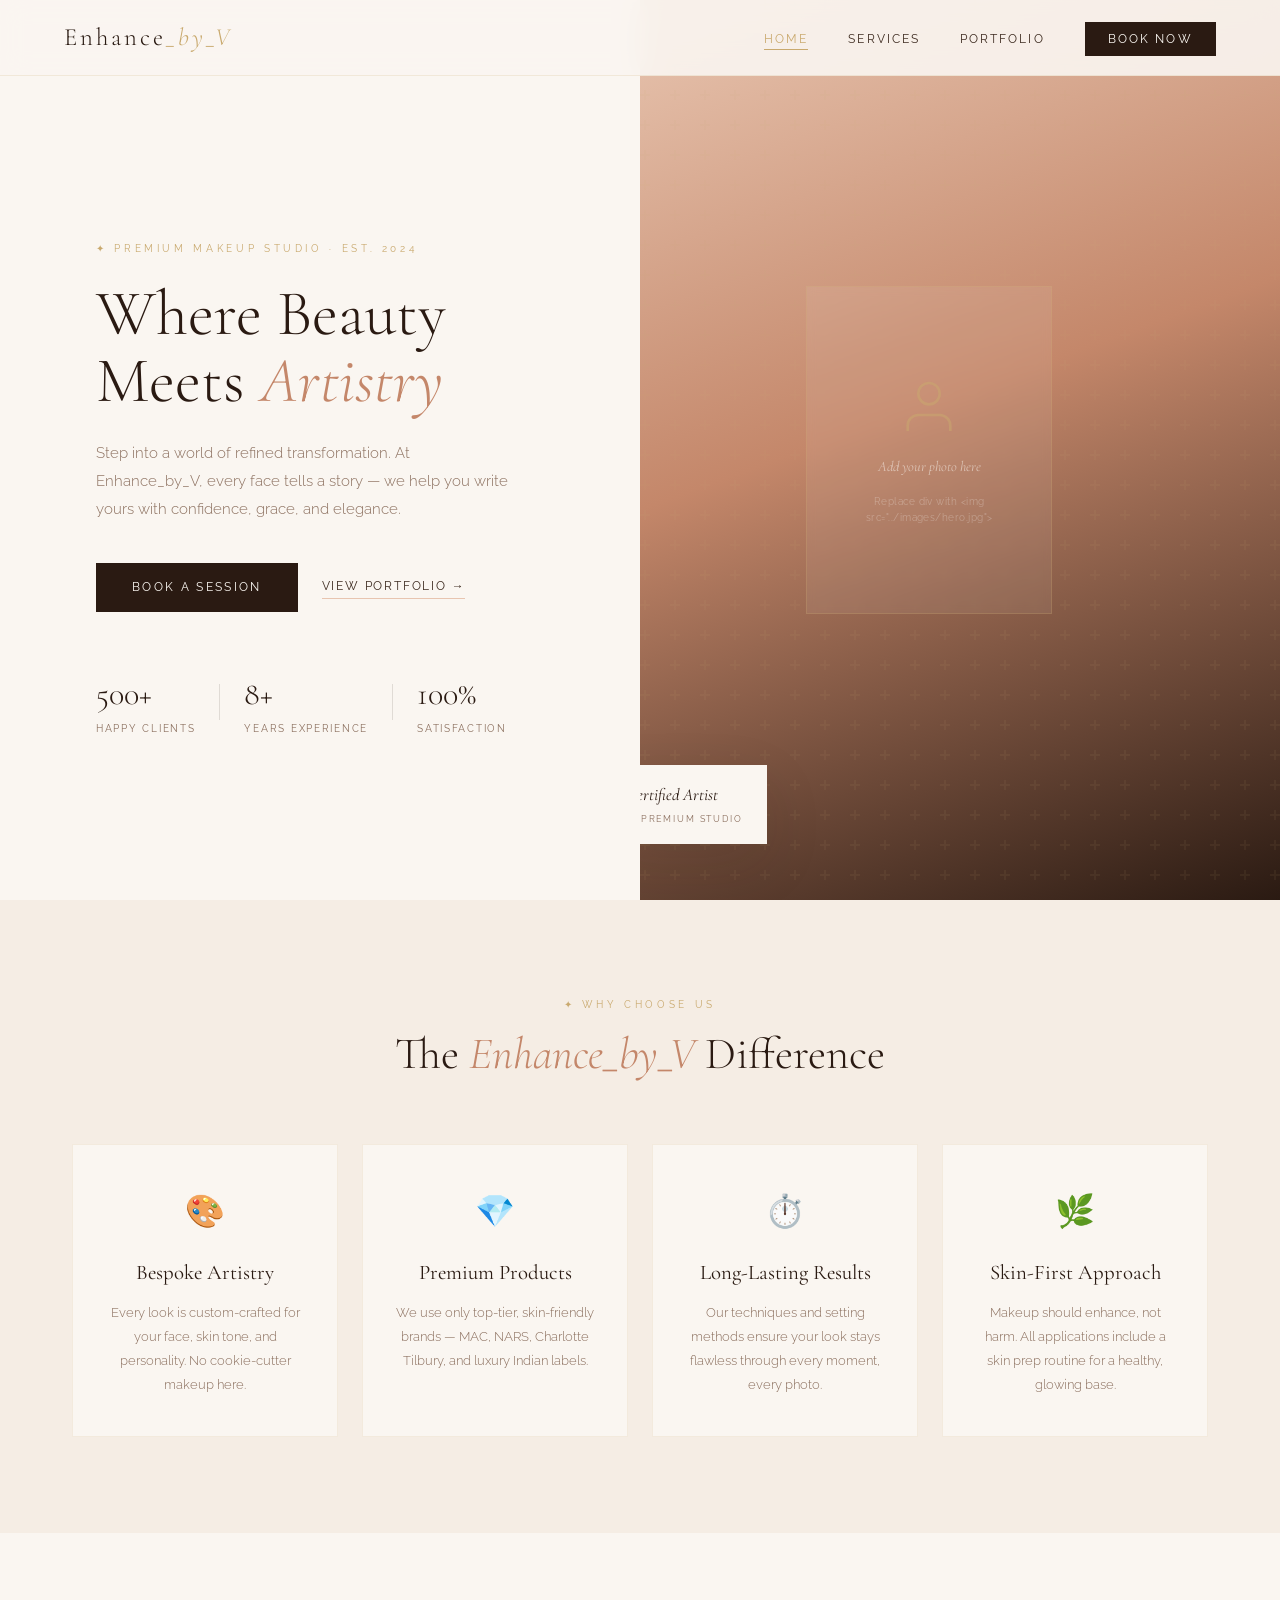
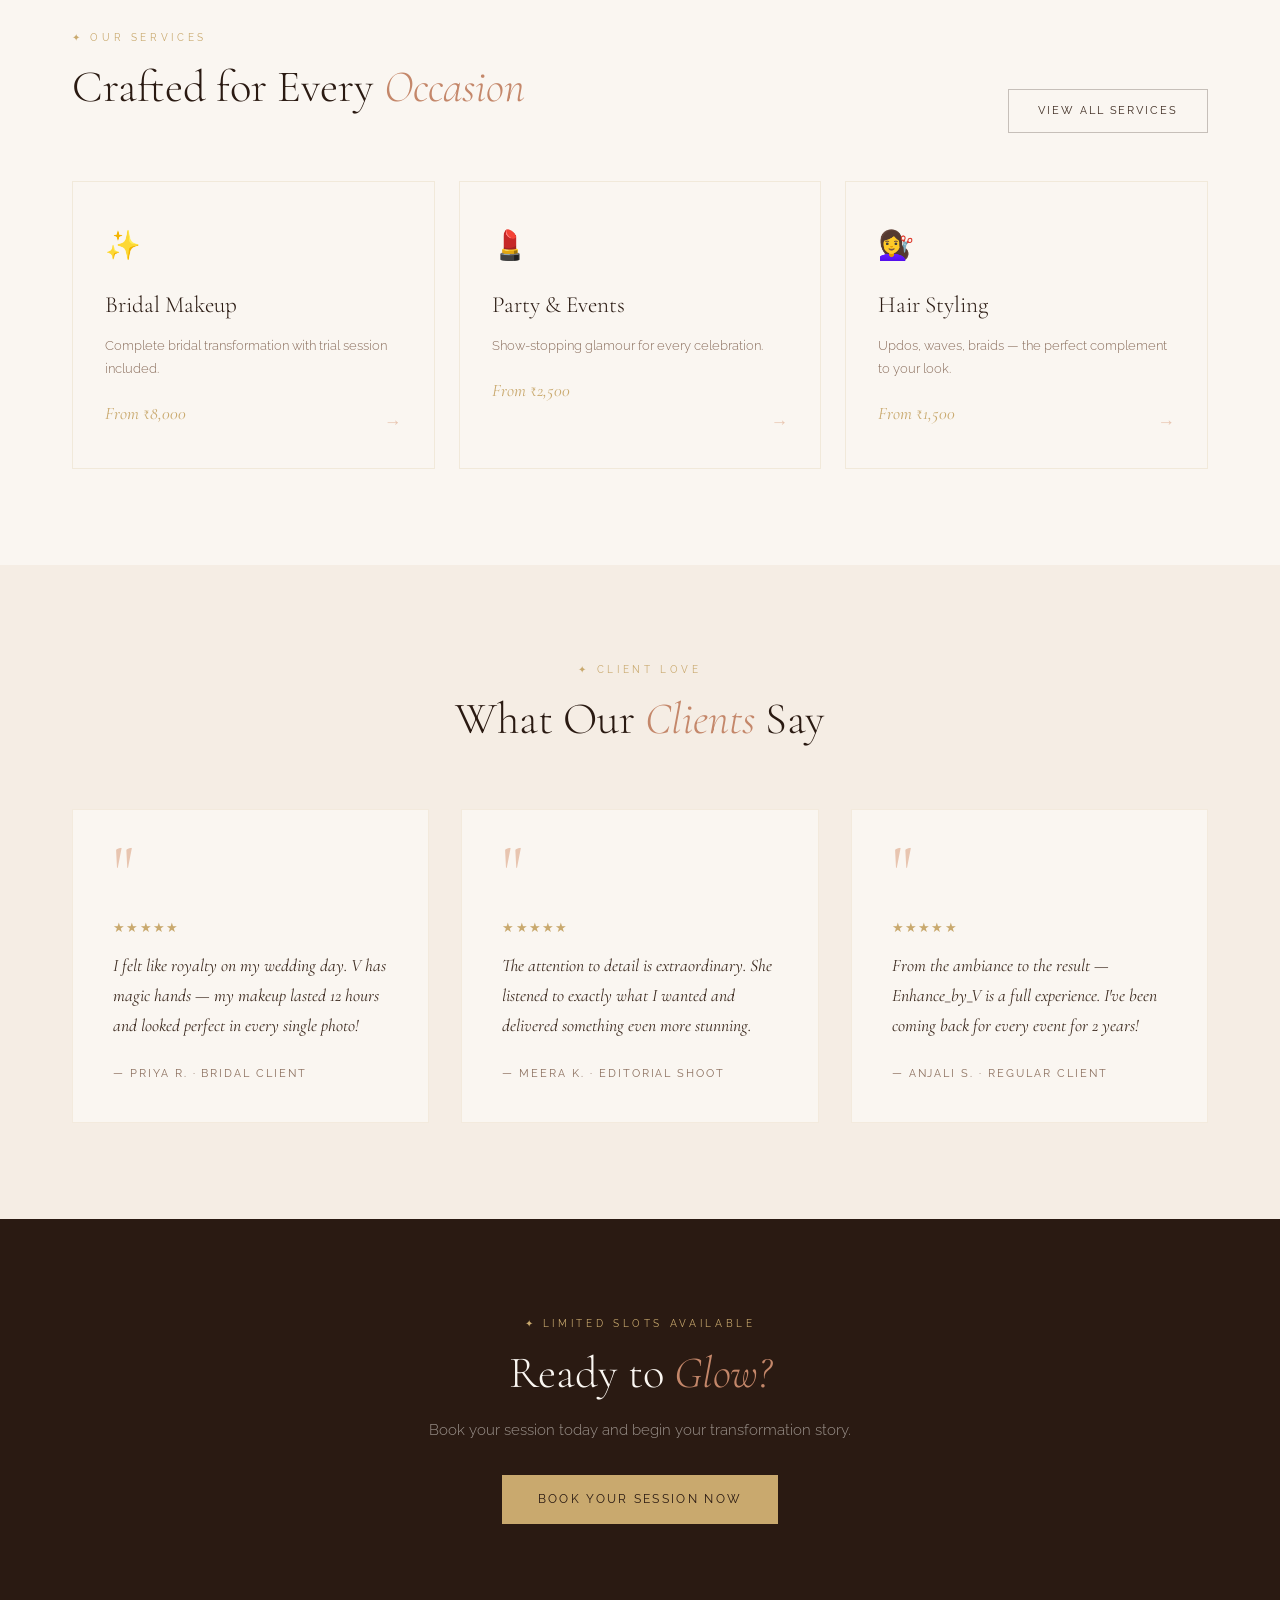
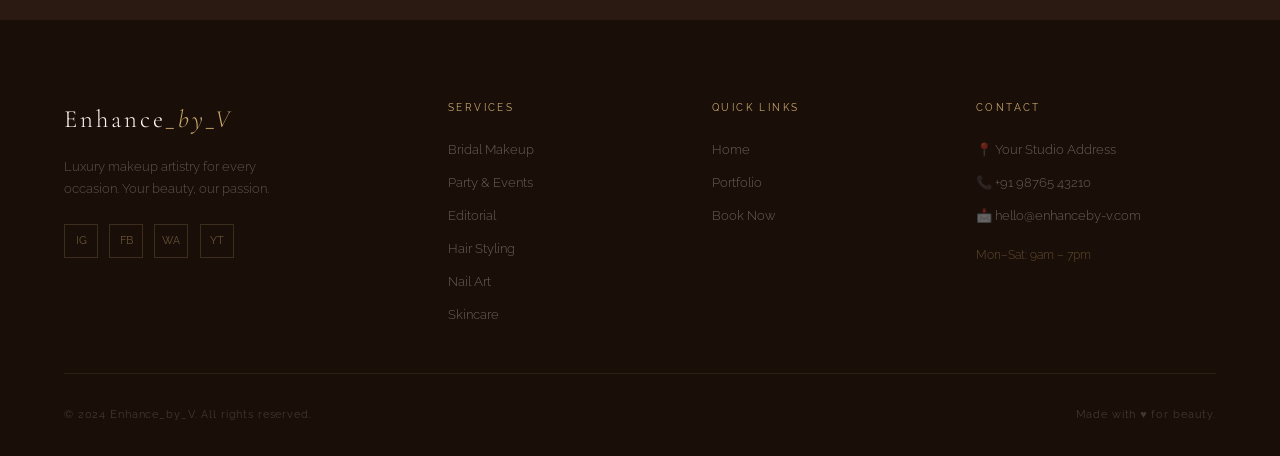
==== index.html @ eab8b20a "INITIAL COMMIT" ====
<!DOCTYPE html>
<html lang="en">
<head>
  <meta charset="UTF-8" />
  <meta name="viewport" content="width=device-width, initial-scale=1.0"/>
  <meta name="description" content="Enhance_by_V — Luxury Makeup Studio. Bridal, Party, Editorial, Hair & Nail services. Book your transformation today."/>
  <meta name="keywords" content="makeup studio, bridal makeup, hair styling, nail art, beauty salon"/>
  <meta property="og:title" content="Enhance_by_V — Luxury Makeup Studio"/>
  <meta property="og:description" content="Where Beauty Meets Artistry. Premium makeup & beauty services."/>
  <meta property="og:image" content="images/og-cover.jpg"/>
  <title>Enhance_by_V — Luxury Makeup Studio</title>
  <link rel="stylesheet" href="css/global.css"/>
  <link rel="stylesheet" href="css/home.css"/>
  <link href="https://fonts.googleapis.com/css2?family=Cormorant+Garamond:ital,wght@0,300;0,400;0,600;1,300;1,400&family=Raleway:wght@300;400;500;600&display=swap" rel="stylesheet"/>
</head>
<body>

  <!-- ===== NAVBAR ===== -->
  <nav id="navbar">
    <a href="index.html" class="logo">Enhance<span>_by_V</span></a>
    <button class="hamburger" id="hamburger" aria-label="Menu">
      <span></span><span></span><span></span>
    </button>
    <ul class="nav-links" id="navLinks">
      <li><a href="index.html" class="active">Home</a></li>
      <li><a href="pages/services.html">Services</a></li>
      <li><a href="pages/portfolio.html">Portfolio</a></li>
      <li><a href="pages/booking.html" class="nav-cta">Book Now</a></li>
    </ul>
  </nav>

  <!-- ===== HERO ===== -->
  <section id="hero">
    <div class="hero-content">
      <span class="eyebrow">✦ Premium Makeup Studio · Est. 2024</span>
      <h1 class="hero-title">
        Where Beauty<br/>Meets <em>Artistry</em>
      </h1>
      <p class="hero-desc">
        Step into a world of refined transformation. At Enhance_by_V, every face tells a story — we help you write yours with confidence, grace, and elegance.
      </p>
      <div class="hero-btns">
        <a href="pages/booking.html" class="btn-primary">Book a Session</a>
        <a href="pages/portfolio.html" class="btn-ghost">View Portfolio →</a>
      </div>
      <div class="hero-stats">
        <div class="stat"><div class="stat-num">500+</div><div class="stat-label">Happy Clients</div></div>
        <div class="stat-divider"></div>
        <div class="stat"><div class="stat-num">8+</div><div class="stat-label">Years Experience</div></div>
        <div class="stat-divider"></div>
        <div class="stat"><div class="stat-num">100%</div><div class="stat-label">Satisfaction</div></div>
      </div>
    </div>
    <div class="hero-visual">
      <div class="hero-img-wrap">
        <!-- Replace src with your actual photo -->
        <div class="hero-img-placeholder">
          <svg width="64" height="64" viewBox="0 0 24 24" fill="none" stroke="rgba(201,169,110,0.5)" stroke-width="1">
            <path d="M20 21v-2a4 4 0 0 0-4-4H8a4 4 0 0 0-4 4v2"/><circle cx="12" cy="7" r="4"/>
          </svg>
          <p>Add your photo here</p>
          <small>Replace div with &lt;img src="../images/hero.jpg"&gt;</small>
        </div>
        <div class="hero-badge">
          <div class="badge-title">Certified Artist</div>
          <div class="badge-sub">✦ Premium Studio</div>
        </div>
      </div>
    </div>
  </section>

  <!-- ===== WHY US ===== -->
  <section id="why-us">
    <div class="container">
      <div class="why-header reveal">
        <span class="section-label">✦ Why Choose Us</span>
        <h2 class="section-title">The <em>Enhance_by_V</em> Difference</h2>
      </div>
      <div class="why-grid">
        <div class="why-card reveal">
          <div class="why-icon">🎨</div>
          <h3>Bespoke Artistry</h3>
          <p>Every look is custom-crafted for your face, skin tone, and personality. No cookie-cutter makeup here.</p>
        </div>
        <div class="why-card reveal">
          <div class="why-icon">💎</div>
          <h3>Premium Products</h3>
          <p>We use only top-tier, skin-friendly brands — MAC, NARS, Charlotte Tilbury, and luxury Indian labels.</p>
        </div>
        <div class="why-card reveal">
          <div class="why-icon">⏱️</div>
          <h3>Long-Lasting Results</h3>
          <p>Our techniques and setting methods ensure your look stays flawless through every moment, every photo.</p>
        </div>
        <div class="why-card reveal">
          <div class="why-icon">🌿</div>
          <h3>Skin-First Approach</h3>
          <p>Makeup should enhance, not harm. All applications include a skin prep routine for a healthy, glowing base.</p>
        </div>
      </div>
    </div>
  </section>

  <!-- ===== SERVICES PREVIEW ===== -->
  <section id="services-preview">
    <div class="container">
      <div class="sp-header reveal">
        <div>
          <span class="section-label">✦ Our Services</span>
          <h2 class="section-title">Crafted for Every <em>Occasion</em></h2>
        </div>
        <a href="pages/services.html" class="btn-outline">View All Services</a>
      </div>
      <div class="sp-grid">
        <a href="pages/services.html#bridal" class="sp-card reveal">
          <div class="sp-icon">✨</div>
          <h3>Bridal Makeup</h3>
          <p>Complete bridal transformation with trial session included.</p>
          <span class="sp-price">From ₹8,000</span>
          <span class="sp-arrow">→</span>
        </a>
        <a href="pages/services.html#party" class="sp-card reveal">
          <div class="sp-icon">💄</div>
          <h3>Party & Events</h3>
          <p>Show-stopping glamour for every celebration.</p>
          <span class="sp-price">From ₹2,500</span>
          <span class="sp-arrow">→</span>
        </a>
        <a href="pages/services.html#hair" class="sp-card reveal">
          <div class="sp-icon">💇‍♀️</div>
          <h3>Hair Styling</h3>
          <p>Updos, waves, braids — the perfect complement to your look.</p>
          <span class="sp-price">From ₹1,500</span>
          <span class="sp-arrow">→</span>
        </a>
      </div>
    </div>
  </section>

  <!-- ===== TESTIMONIALS ===== -->
  <section id="testimonials">
    <div class="container">
      <div class="testi-header reveal">
        <span class="section-label">✦ Client Love</span>
        <h2 class="section-title">What Our <em>Clients</em> Say</h2>
      </div>
      <div class="testi-grid">
        <div class="testi-card reveal">
          <div class="quote-mark">"</div>
          <div class="stars">★★★★★</div>
          <p class="testi-text">I felt like royalty on my wedding day. V has magic hands — my makeup lasted 12 hours and looked perfect in every single photo!</p>
          <div class="testi-author">— Priya R. · Bridal Client</div>
        </div>
        <div class="testi-card reveal">
          <div class="quote-mark">"</div>
          <div class="stars">★★★★★</div>
          <p class="testi-text">The attention to detail is extraordinary. She listened to exactly what I wanted and delivered something even more stunning.</p>
          <div class="testi-author">— Meera K. · Editorial Shoot</div>
        </div>
        <div class="testi-card reveal">
          <div class="quote-mark">"</div>
          <div class="stars">★★★★★</div>
          <p class="testi-text">From the ambiance to the result — Enhance_by_V is a full experience. I've been coming back for every event for 2 years!</p>
          <div class="testi-author">— Anjali S. · Regular Client</div>
        </div>
      </div>
    </div>
  </section>

  <!-- ===== CTA BANNER ===== -->
  <section id="cta-banner">
    <div class="cta-inner reveal">
      <span class="section-label" style="color: var(--gold);">✦ Limited Slots Available</span>
      <h2 class="section-title" style="color: var(--cream);">Ready to <em>Glow?</em></h2>
      <p style="color: rgba(250,246,241,0.55); font-size:0.95rem; margin-bottom:2rem; font-weight:300;">
        Book your session today and begin your transformation story.
      </p>
      <a href="pages/booking.html" class="btn-primary">Book Your Session Now</a>
    </div>
  </section>

  <!-- ===== FOOTER ===== -->
  <footer id="footer">
    <div class="footer-inner">
      <div class="footer-brand">
        <a href="index.html" class="logo">Enhance<span>_by_V</span></a>
        <p class="footer-tagline">Luxury makeup artistry for every occasion. Your beauty, our passion.</p>
        <div class="social-links">
          <a href="https://instagram.com/YOUR_HANDLE" target="_blank" class="social-link" aria-label="Instagram">ig</a>
          <a href="https://facebook.com/YOUR_PAGE" target="_blank" class="social-link" aria-label="Facebook">fb</a>
          <a href="https://wa.me/919876543210" target="_blank" class="social-link" aria-label="WhatsApp">wa</a>
          <a href="https://youtube.com/YOUR_CHANNEL" target="_blank" class="social-link" aria-label="YouTube">yt</a>
        </div>
      </div>
      <div class="footer-col">
        <div class="footer-heading">Services</div>
        <ul class="footer-links">
          <li><a href="pages/services.html#bridal">Bridal Makeup</a></li>
          <li><a href="pages/services.html#party">Party & Events</a></li>
          <li><a href="pages/services.html#editorial">Editorial</a></li>
          <li><a href="pages/services.html#hair">Hair Styling</a></li>
          <li><a href="pages/services.html#nails">Nail Art</a></li>
          <li><a href="pages/services.html#skin">Skincare</a></li>
        </ul>
      </div>
      <div class="footer-col">
        <div class="footer-heading">Quick Links</div>
        <ul class="footer-links">
          <li><a href="index.html">Home</a></li>
          <li><a href="pages/portfolio.html">Portfolio</a></li>
          <li><a href="pages/booking.html">Book Now</a></li>
        </ul>
      </div>
      <div class="footer-col">
        <div class="footer-heading">Contact</div>
        <ul class="footer-links">
          <li>📍 Your Studio Address</li>
          <li>📞 +91 98765 43210</li>
          <li>📩 hello@enhanceby-v.com</li>
          <li style="margin-top:0.5rem; color: rgba(201,169,110,0.4); font-size:0.72rem;">Mon–Sat: 9am – 7pm</li>
        </ul>
      </div>
    </div>
    <div class="footer-bottom">
      <span class="footer-copy">© 2024 Enhance_by_V. All rights reserved.</span>
      <span class="footer-copy">Made with ♥ for beauty.</span>
    </div>
  </footer>

  <script src="js/main.js"></script>
</body>
</html>
---- css/global.css ----
/* ============================================
   ENHANCE_BY_V — Global Styles
   File: css/global.css
   ============================================ */

/* === GOOGLE FONTS === */
/* Already loaded in HTML <head> */

/* === CSS VARIABLES === */
:root {
  --cream:    #FAF6F1;
  --blush:    #E8C5B0;
  --rose:     #C4876A;
  --deep:     #2A1A12;
  --gold:     #C9A96E;
  --charcoal: #3D2B20;
  --muted:    #8B6F5E;
  --light-bg: #F5EDE4;

  --font-serif: 'Cormorant Garamond', Georgia, serif;
  --font-sans:  'Raleway', sans-serif;

  --shadow-soft: 0 20px 60px rgba(42,26,18,0.10);
  --shadow-card: 0 8px 30px rgba(42,26,18,0.08);
  --transition:  all 0.35s ease;

  --nav-height: 76px;
}

/* === RESET === */
*, *::before, *::after {
  margin: 0; padding: 0; box-sizing: border-box;
}

html { scroll-behavior: smooth; font-size: 16px; }

body {
  font-family: var(--font-sans);
  background: var(--cream);
  color: var(--deep);
  overflow-x: hidden;
  line-height: 1.6;
}

img { display: block; max-width: 100%; height: auto; }
a  { text-decoration: none; color: inherit; }
ul { list-style: none; }

/* === TYPOGRAPHY === */
.section-label {
  display: block;
  font-size: 0.65rem;
  letter-spacing: 0.35em;
  text-transform: uppercase;
  color: var(--gold);
  margin-bottom: 1rem;
}

.section-title {
  font-family: var(--font-serif);
  font-size: clamp(2rem, 3.5vw, 3.2rem);
  font-weight: 300;
  line-height: 1.15;
  color: var(--deep);
  margin-bottom: 1.2rem;
}

.section-title em {
  font-style: italic;
  color: var(--rose);
}

.section-desc {
  font-size: 0.92rem;
  line-height: 1.9;
  color: var(--muted);
  font-weight: 300;
  max-width: 540px;
}

/* === CONTAINER === */
.container {
  max-width: 1200px;
  margin: 0 auto;
  padding: 0 2rem;
}

/* === BUTTONS === */
.btn-primary {
  display: inline-block;
  background: var(--deep);
  color: var(--cream);
  padding: 0.9rem 2.2rem;
  font-size: 0.72rem;
  font-family: var(--font-sans);
  letter-spacing: 0.2em;
  text-transform: uppercase;
  border: 1px solid var(--deep);
  cursor: pointer;
  transition: var(--transition);
}
.btn-primary:hover {
  background: transparent;
  color: var(--deep);
}

.btn-ghost {
  font-size: 0.75rem;
  letter-spacing: 0.15em;
  text-transform: uppercase;
  color: var(--charcoal);
  border-bottom: 1px solid var(--blush);
  padding-bottom: 2px;
  transition: var(--transition);
}
.btn-ghost:hover { border-color: var(--gold); color: var(--gold); }

.btn-outline {
  display: inline-block;
  border: 1px solid rgba(42,26,18,0.25);
  color: var(--charcoal);
  padding: 0.75rem 1.8rem;
  font-size: 0.68rem;
  letter-spacing: 0.18em;
  text-transform: uppercase;
  transition: var(--transition);
}
.btn-outline:hover {
  border-color: var(--gold);
  color: var(--gold);
}

/* === DIVIDER === */
.divider {
  width: 50px; height: 1px;
  background: var(--gold);
  margin: 1.2rem 0;
}

/* ============================================
   NAVBAR
   ============================================ */
#navbar {
  position: fixed; top: 0; left: 0; right: 0; z-index: 1000;
  display: flex; justify-content: space-between; align-items: center;
  padding: 0 4rem;
  height: var(--nav-height);
  background: rgba(250,246,241,0.9);
  backdrop-filter: blur(14px);
  -webkit-backdrop-filter: blur(14px);
  border-bottom: 1px solid rgba(201,169,110,0.18);
  transition: box-shadow 0.3s ease;
}

#navbar.scrolled {
  box-shadow: 0 4px 30px rgba(42,26,18,0.08);
}

/* Logo */
.logo {
  font-family: var(--font-serif);
  font-size: 1.55rem;
  font-weight: 300;
  letter-spacing: 0.12em;
  color: var(--deep);
}
.logo span { color: var(--gold); font-style: italic; }

/* Nav Links */
.nav-links {
  display: flex; gap: 2.5rem; align-items: center;
}

.nav-links a {
  font-size: 0.72rem;
  letter-spacing: 0.18em;
  text-transform: uppercase;
  color: var(--charcoal);
  position: relative;
  transition: color 0.3s;
}

.nav-links a::after {
  content: '';
  position: absolute; bottom: -4px; left: 0;
  width: 0; height: 1px;
  background: var(--gold);
  transition: width 0.4s ease;
}
.nav-links a:hover,
.nav-links a.active { color: var(--gold); }
.nav-links a:hover::after,
.nav-links a.active::after { width: 100%; }

/* CTA in nav */
.nav-links a.nav-cta {
  background: var(--deep);
  color: var(--cream);
  padding: 0.55rem 1.4rem;
  border: 1px solid var(--deep);
}
.nav-links a.nav-cta::after { display: none; }
.nav-links a.nav-cta:hover {
  background: var(--gold);
  border-color: var(--gold);
  color: var(--deep);
}

/* Hamburger */
.hamburger {
  display: none;
  flex-direction: column; gap: 5px;
  background: none; border: none;
  cursor: pointer; padding: 4px;
}
.hamburger span {
  display: block; width: 24px; height: 1.5px;
  background: var(--deep);
  transition: var(--transition);
}
.hamburger.open span:nth-child(1) { transform: translateY(6.5px) rotate(45deg); }
.hamburger.open span:nth-child(2) { opacity: 0; }
.hamburger.open span:nth-child(3) { transform: translateY(-6.5px) rotate(-45deg); }

/* ============================================
   FOOTER
   ============================================ */
#footer {
  background: #1A0E08;
  padding: 5rem 4rem 2rem;
}

.footer-inner {
  display: grid;
  grid-template-columns: 1.6fr 1fr 1fr 1.2fr;
  gap: 4rem;
  padding-bottom: 3rem;
  border-bottom: 1px solid rgba(201,169,110,0.1);
  margin-bottom: 2rem;
}

.footer-brand .logo { color: var(--cream); display: block; margin-bottom: 1rem; }
.footer-brand .logo span { color: var(--gold); }

.footer-tagline {
  font-size: 0.82rem;
  line-height: 1.7;
  color: rgba(250,246,241,0.3);
  font-weight: 300;
  max-width: 220px;
  margin-bottom: 1.5rem;
}

.social-links { display: flex; gap: 0.7rem; }
.social-link {
  width: 34px; height: 34px;
  border: 1px solid rgba(201,169,110,0.2);
  display: flex; align-items: center; justify-content: center;
  font-size: 0.7rem;
  letter-spacing: 0;
  color: rgba(201,169,110,0.45);
  transition: var(--transition);
  text-transform: uppercase;
}
.social-link:hover {
  background: var(--gold);
  color: var(--deep);
  border-color: var(--gold);
}

.footer-heading {
  font-size: 0.6rem;
  letter-spacing: 0.25em;
  text-transform: uppercase;
  color: var(--gold);
  margin-bottom: 1.5rem;
}

.footer-links { display: flex; flex-direction: column; gap: 0.75rem; }
.footer-links li, .footer-links a {
  font-size: 0.82rem;
  color: rgba(250,246,241,0.35);
  font-weight: 300;
  transition: color 0.3s;
}
.footer-links a:hover { color: var(--gold); }

.footer-bottom {
  display: flex; justify-content: space-between; align-items: center;
}
.footer-copy { font-size: 0.68rem; color: rgba(250,246,241,0.18); letter-spacing: 0.08em; }

/* ============================================
   SCROLL REVEAL ANIMATION
   ============================================ */
.reveal {
  opacity: 0;
  transform: translateY(28px);
  transition: opacity 0.75s ease, transform 0.75s ease;
}
.reveal.visible {
  opacity: 1;
  transform: translateY(0);
}

/* ============================================
   PAGE HERO (inner pages)
   ============================================ */
.page-hero {
  min-height: 40vh;
  background: var(--deep);
  display: flex; align-items: center; justify-content: center;
  text-align: center;
  padding: calc(var(--nav-height) + 4rem) 2rem 4rem;
}
.page-hero .section-title { color: var(--cream); }
.page-hero .section-title em { color: var(--blush); }
.page-hero p { color: rgba(250,246,241,0.45); max-width: 480px; margin: 0 auto; font-weight: 300; font-size: 0.92rem; }

/* ============================================
   RESPONSIVE — MOBILE
   ============================================ */
@media (max-width: 900px) {
  #navbar { padding: 0 1.5rem; }

  .hamburger { display: flex; }

  .nav-links {
    position: fixed; top: var(--nav-height); left: 0; right: 0;
    flex-direction: column; gap: 0;
    background: var(--cream);
    border-top: 1px solid rgba(201,169,110,0.15);
    max-height: 0; overflow: hidden;
    transition: max-height 0.4s ease;
  }
  .nav-links.open { max-height: 400px; }
  .nav-links li { width: 100%; }
  .nav-links a {
    display: block; padding: 1.1rem 2rem;
    border-bottom: 1px solid rgba(201,169,110,0.08);
    font-size: 0.8rem;
  }
  .nav-links a.nav-cta { margin: 1rem 2rem; display: inline-block; text-align: center; }

  .footer-inner { grid-template-columns: 1fr 1fr; gap: 2.5rem; }
  .footer-brand { grid-column: 1 / -1; }
  #footer { padding: 3rem 1.5rem 2rem; }
  .footer-bottom { flex-direction: column; gap: 0.5rem; text-align: center; }
}

@media (max-width: 540px) {
  .footer-inner { grid-template-columns: 1fr; }
  .section-title { font-size: 1.9rem; }
}
---- css/home.css ----
/* ============================================
   ENHANCE_BY_V — Home Page Styles
   File: css/home.css
   ============================================ */

/* ===== HERO ===== */
#hero {
  min-height: 100vh;
  display: grid;
  grid-template-columns: 1fr 1fr;
  overflow: hidden;
}

.hero-content {
  display: flex; flex-direction: column; justify-content: center;
  padding: calc(var(--nav-height) + 4rem) 4rem 4rem 6rem;
  animation: fadeInLeft 1s ease 0.2s both;
}

.eyebrow {
  font-size: 0.65rem;
  letter-spacing: 0.35em;
  text-transform: uppercase;
  color: var(--gold);
  display: block;
  margin-bottom: 1.5rem;
}

.hero-title {
  font-family: var(--font-serif);
  font-size: clamp(3.2rem, 5vw, 5.5rem);
  font-weight: 300;
  line-height: 1.05;
  color: var(--deep);
  margin-bottom: 1.5rem;
}
.hero-title em { font-style: italic; color: var(--rose); }

.hero-desc {
  font-size: 0.95rem;
  line-height: 1.85;
  color: var(--muted);
  font-weight: 300;
  max-width: 420px;
  margin-bottom: 2.5rem;
}

.hero-btns { display: flex; gap: 1.5rem; align-items: center; margin-bottom: 3.5rem; }

.hero-stats {
  display: flex; align-items: center; gap: 1.5rem;
}
.stat { }
.stat-num {
  font-family: var(--font-serif);
  font-size: 2rem; font-weight: 300;
  color: var(--deep);
}
.stat-label {
  font-size: 0.6rem; letter-spacing: 0.18em;
  text-transform: uppercase; color: var(--muted);
  margin-top: 0.1rem;
}
.stat-divider { width: 1px; height: 36px; background: rgba(42,26,18,0.12); }

/* Hero right - image panel */
.hero-visual {
  position: relative;
  background: linear-gradient(160deg, #E8C5B0 0%, #C4876A 45%, #2A1A12 100%);
  display: flex; align-items: center; justify-content: center;
  animation: fadeInRight 1s ease 0.4s both;
  overflow: hidden;
}

.hero-visual::before {
  content: '';
  position: absolute; inset: 0;
  background: url("data:image/svg+xml,%3Csvg width='60' height='60' xmlns='http://www.w3.org/2000/svg'%3E%3Cg fill='%23C9A96E' fill-opacity='0.07'%3E%3Cpath d='M36 34v-4h-2v4h-4v2h4v4h2v-4h4v-2h-4zm0-30V0h-2v4h-4v2h4v4h2V6h4V4h-4zM6 34v-4H4v4H0v2h4v4h2v-4h4v-2H6zM6 4V0H4v4H0v2h4v4h2V6h4V4H6z'/%3E%3C/g%3E%3C/svg%3E");
}

/* When you add a real photo, replace .hero-img-placeholder with an <img> */
.hero-img-placeholder {
  position: relative; z-index: 2;
  width: min(320px, 80%);
  aspect-ratio: 3/4;
  background: rgba(255,255,255,0.07);
  border: 1px solid rgba(201,169,110,0.25);
  display: flex; flex-direction: column;
  align-items: center; justify-content: center;
  gap: 1rem; text-align: center;
  backdrop-filter: blur(4px);
  padding: 2rem;
}
.hero-img-placeholder p { font-family: var(--font-serif); color: rgba(250,246,241,0.55); font-size: 0.9rem; font-style: italic; }
.hero-img-placeholder small { font-size: 0.6rem; color: rgba(250,246,241,0.3); letter-spacing: 0.05em; line-height: 1.6; }

/* When you add the real image: */
.hero-visual img {
  width: 100%; height: 100%;
  object-fit: cover; object-position: top center;
}

.hero-badge {
  position: absolute; bottom: 3.5rem; left: -2.5rem; z-index: 5;
  background: var(--cream);
  padding: 1.1rem 1.5rem;
  border-left: 3px solid var(--gold);
  box-shadow: var(--shadow-soft);
  animation: floatBadge 4s ease-in-out infinite 1.5s;
}
.badge-title { font-family: var(--font-serif); font-size: 1.05rem; font-style: italic; color: var(--deep); }
.badge-sub { font-size: 0.58rem; letter-spacing: 0.2em; text-transform: uppercase; color: var(--muted); margin-top: 0.15rem; }

/* ===== WHY US ===== */
#why-us {
  padding: 6rem 2rem;
  background: var(--light-bg);
}
#why-us .why-header { text-align: center; margin-bottom: 4rem; }
#why-us .why-header .section-desc { margin: 0 auto; }

.why-grid {
  display: grid;
  grid-template-columns: repeat(4, 1fr);
  gap: 1.5rem;
  max-width: 1200px; margin: 0 auto;
}

.why-card {
  background: var(--cream);
  padding: 2.5rem 2rem;
  border: 1px solid rgba(201,169,110,0.15);
  text-align: center;
  transition: var(--transition);
}
.why-card:hover { box-shadow: var(--shadow-card); transform: translateY(-4px); }
.why-icon { font-size: 2rem; margin-bottom: 1.2rem; }
.why-card h3 { font-family: var(--font-serif); font-size: 1.3rem; font-weight: 400; color: var(--deep); margin-bottom: 0.75rem; }
.why-card p { font-size: 0.83rem; color: var(--muted); line-height: 1.8; font-weight: 300; }

/* ===== SERVICES PREVIEW ===== */
#services-preview {
  padding: 6rem 2rem;
  background: var(--cream);
}
.sp-header {
  display: flex; justify-content: space-between; align-items: flex-end;
  margin-bottom: 3rem;
  max-width: 1200px; margin-left: auto; margin-right: auto;
  margin-bottom: 3rem;
}
.sp-grid {
  display: grid; grid-template-columns: repeat(3, 1fr); gap: 1.5rem;
  max-width: 1200px; margin: 0 auto;
}
.sp-card {
  display: block;
  border: 1px solid rgba(201,169,110,0.18);
  padding: 2.5rem 2rem;
  position: relative;
  transition: var(--transition);
  overflow: hidden;
  color: var(--deep);
}
.sp-card::before {
  content: ''; position: absolute; top: 0; left: 0;
  width: 0; height: 3px;
  background: var(--gold); transition: width 0.5s ease;
}
.sp-card:hover::before { width: 100%; }
.sp-card:hover { box-shadow: var(--shadow-card); transform: translateY(-3px); }
.sp-icon { font-size: 1.8rem; margin-bottom: 1.2rem; }
.sp-card h3 { font-family: var(--font-serif); font-size: 1.45rem; font-weight: 300; color: var(--deep); margin-bottom: 0.6rem; }
.sp-card p { font-size: 0.82rem; color: var(--muted); line-height: 1.8; font-weight: 300; margin-bottom: 1.2rem; }
.sp-price { font-family: var(--font-serif); font-size: 1.1rem; color: var(--gold); font-style: italic; }
.sp-arrow {
  position: absolute; bottom: 2rem; right: 2rem;
  font-size: 1.1rem; color: var(--blush);
  transition: transform 0.3s ease, color 0.3s;
}
.sp-card:hover .sp-arrow { transform: translateX(5px); color: var(--gold); }

/* ===== TESTIMONIALS ===== */
#testimonials {
  padding: 6rem 2rem;
  background: var(--light-bg);
}
.testi-header { text-align: center; margin-bottom: 4rem; }
.testi-grid {
  display: grid; grid-template-columns: repeat(3, 1fr); gap: 2rem;
  max-width: 1200px; margin: 0 auto;
}
.testi-card {
  background: var(--cream);
  padding: 2.5rem;
  border: 1px solid rgba(201,169,110,0.15);
  transition: box-shadow 0.3s;
}
.testi-card:hover { box-shadow: var(--shadow-card); }
.quote-mark {
  font-family: var(--font-serif); font-size: 4.5rem; line-height: 0.6;
  color: var(--blush); display: block; margin-bottom: 1.5rem;
}
.stars { color: var(--gold); font-size: 0.8rem; letter-spacing: 0.1em; margin-bottom: 0.8rem; }
.testi-text {
  font-family: var(--font-serif); font-size: 1.1rem; font-style: italic;
  line-height: 1.7; color: var(--charcoal); margin-bottom: 1.5rem;
}
.testi-author { font-size: 0.68rem; letter-spacing: 0.18em; text-transform: uppercase; color: var(--muted); }

/* ===== CTA BANNER ===== */
#cta-banner {
  background: var(--deep);
  padding: 6rem 2rem;
  text-align: center;
}
.cta-inner { max-width: 600px; margin: 0 auto; }
#cta-banner .btn-primary {
  background: var(--gold); color: var(--deep);
  border-color: var(--gold);
}
#cta-banner .btn-primary:hover { background: var(--blush); border-color: var(--blush); color: var(--deep); }

/* ===== ANIMATIONS ===== */
@keyframes fadeInLeft {
  from { opacity: 0; transform: translateX(-40px); }
  to   { opacity: 1; transform: translateX(0); }
}
@keyframes fadeInRight {
  from { opacity: 0; transform: translateX(40px); }
  to   { opacity: 1; transform: translateX(0); }
}
@keyframes floatBadge {
  0%, 100% { transform: translateY(0); }
  50%       { transform: translateY(-10px); }
}

/* ===== RESPONSIVE ===== */
@media (max-width: 1024px) {
  .hero-content { padding: calc(var(--nav-height) + 3rem) 3rem 3rem 4rem; }
  .why-grid { grid-template-columns: repeat(2, 1fr); }
}

@media (max-width: 900px) {
  #hero { grid-template-columns: 1fr; min-height: auto; }
  .hero-visual { display: none; }
  .hero-content {
    padding: calc(var(--nav-height) + 3rem) 1.5rem 4rem;
    align-items: flex-start;
  }
  .sp-grid { grid-template-columns: 1fr; }
  .testi-grid { grid-template-columns: 1fr; }
  .sp-header { flex-direction: column; align-items: flex-start; gap: 1.5rem; }
}

@media (max-width: 600px) {
  #why-us, #services-preview, #testimonials, #cta-banner { padding: 4rem 1.5rem; }
  .why-grid { grid-template-columns: 1fr; }
  .hero-stats { flex-wrap: wrap; gap: 1rem; }
  .stat-divider { display: none; }
}
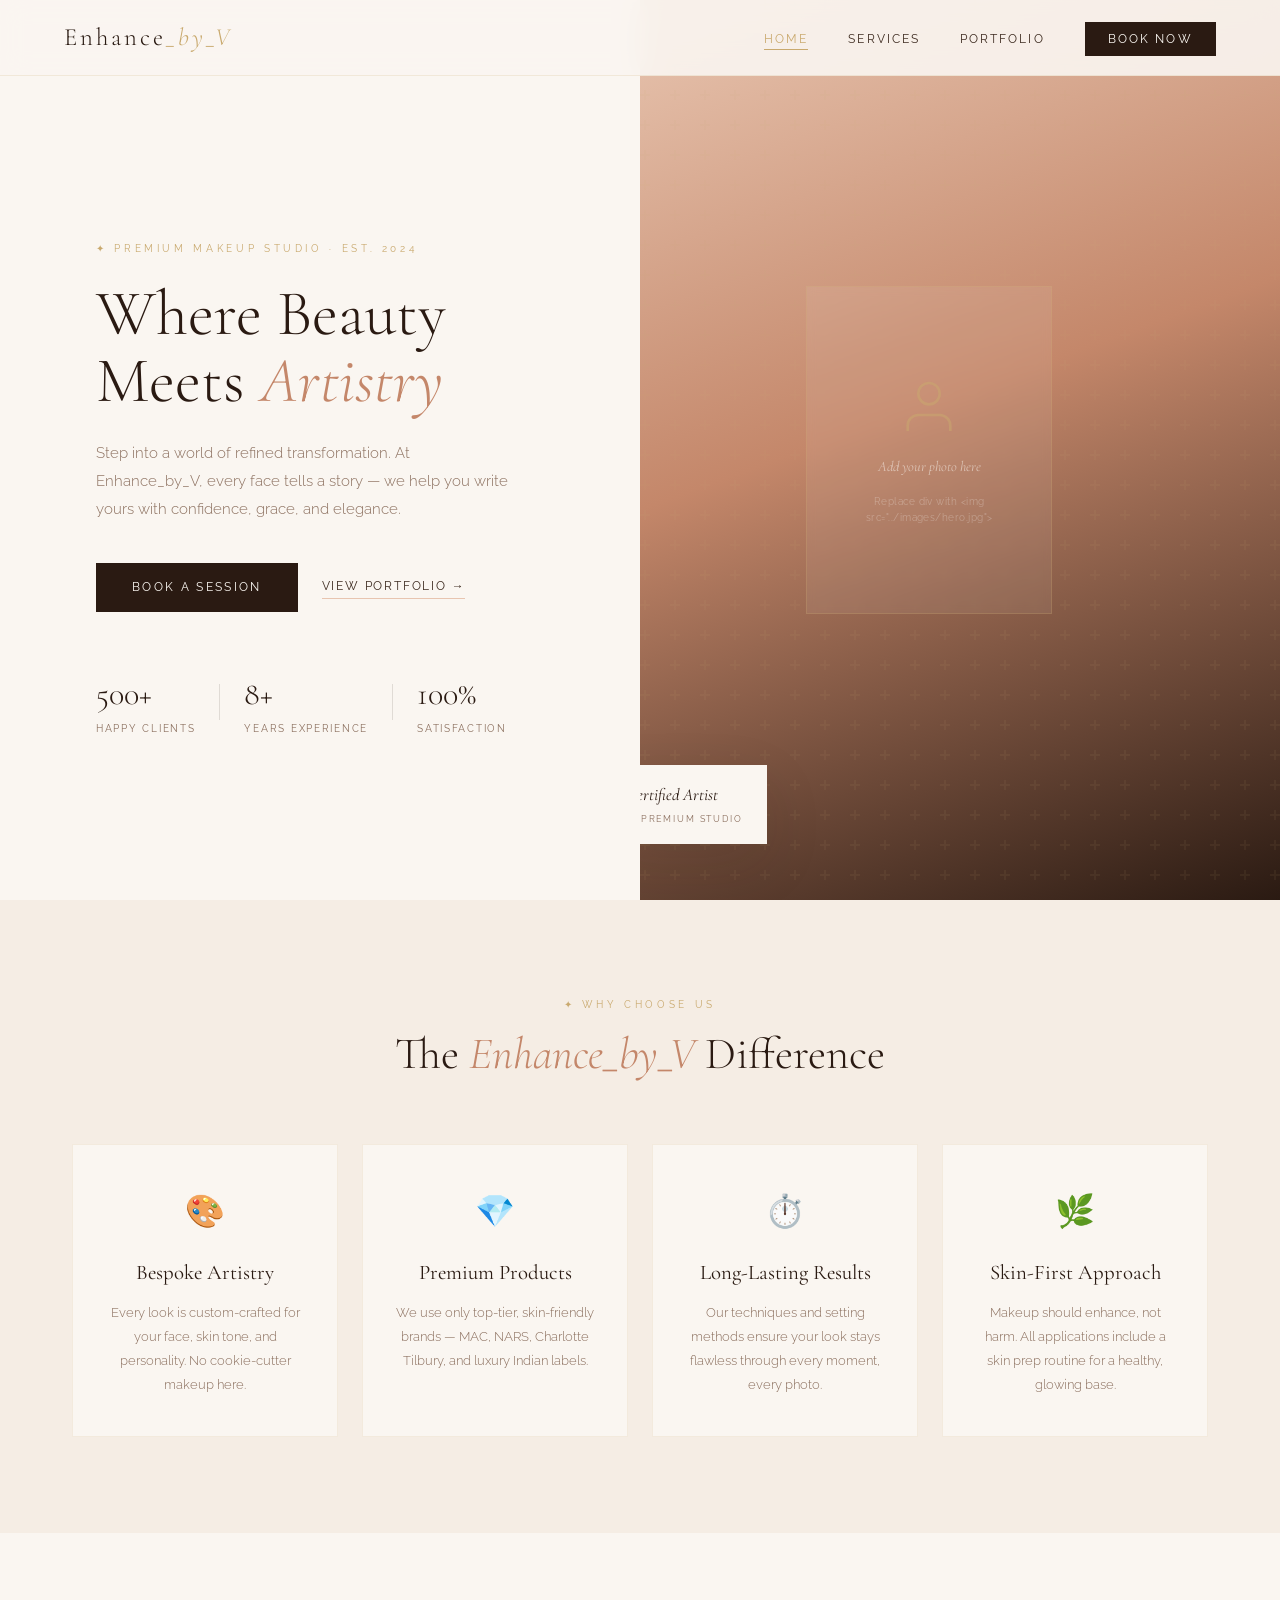
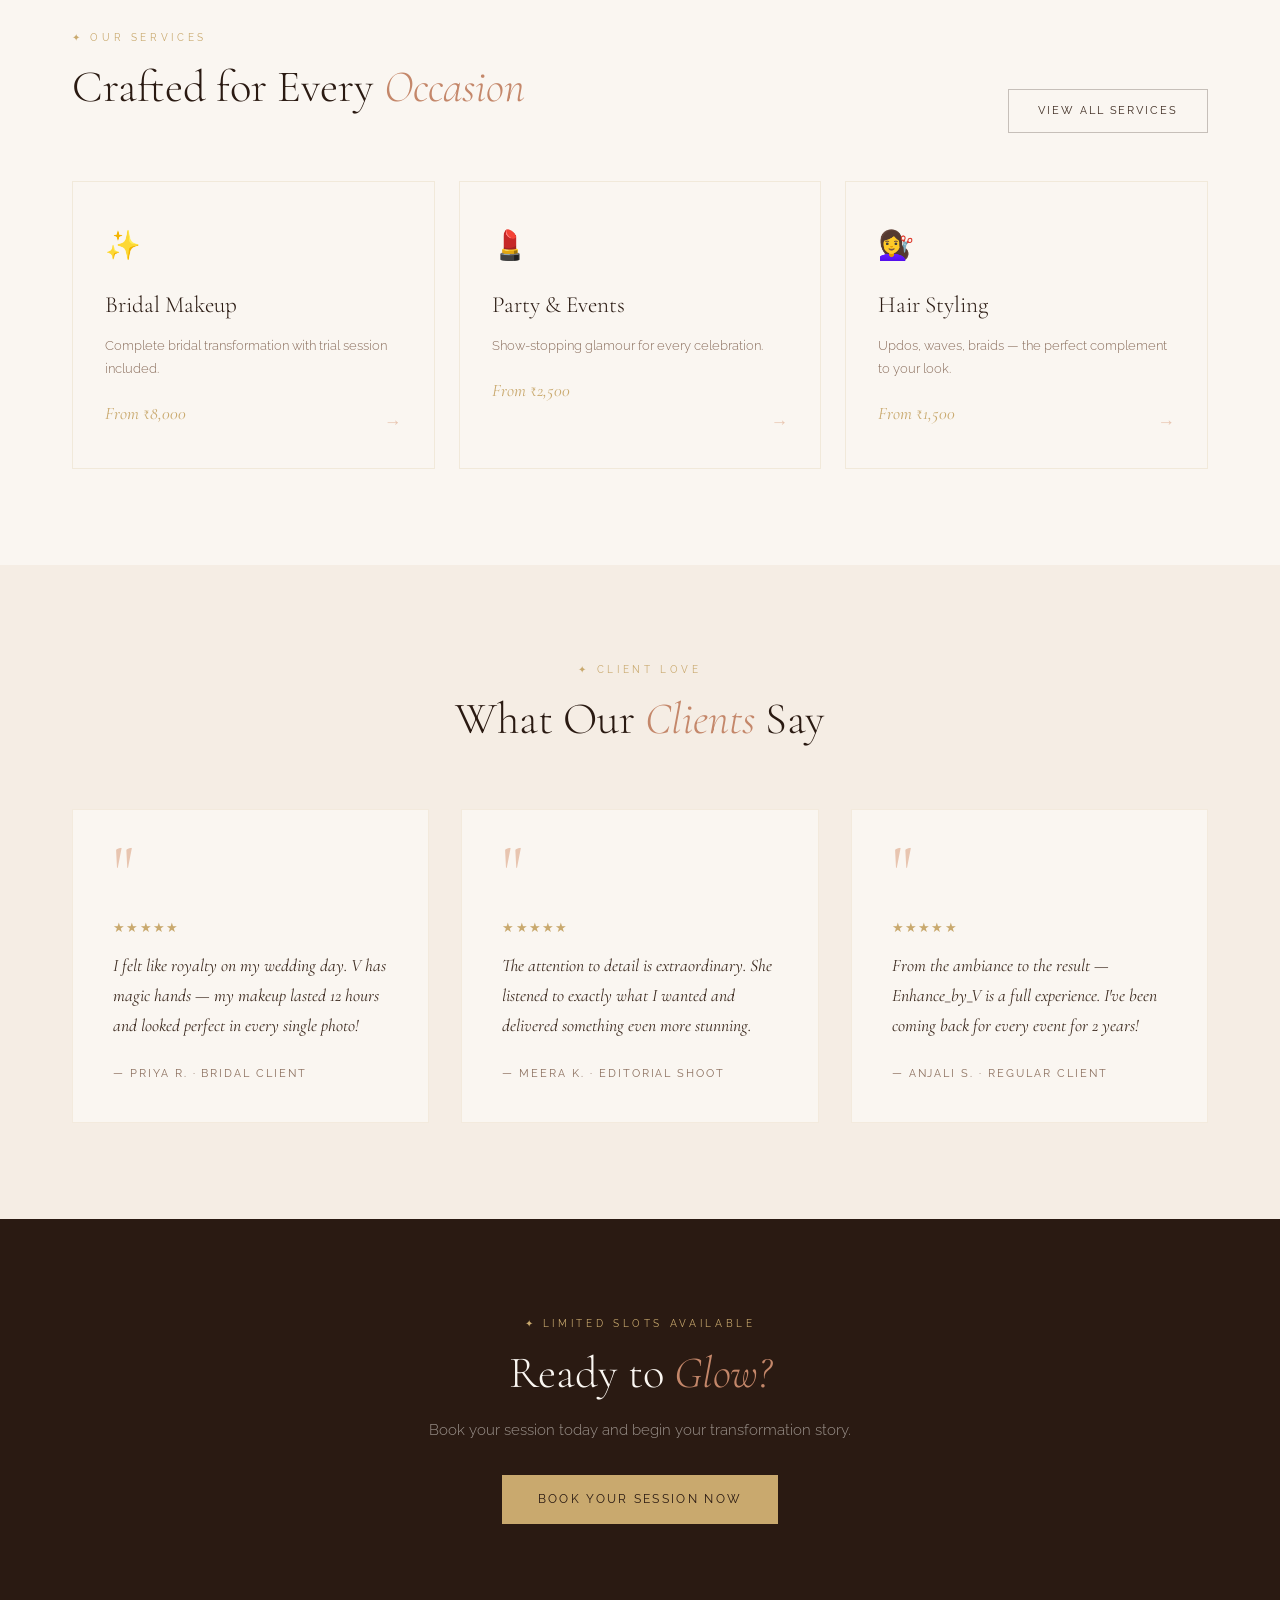
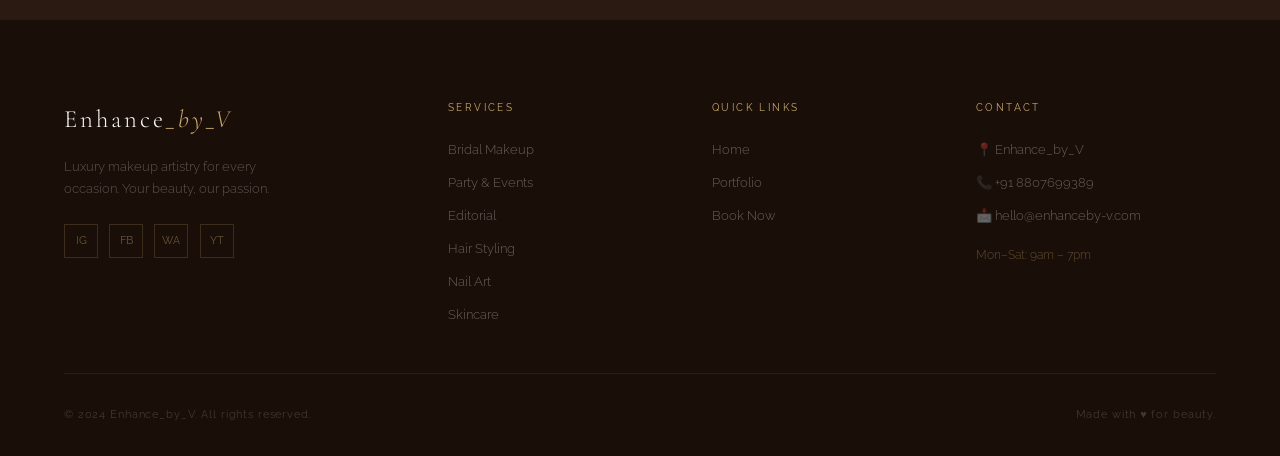
==== commit 9897c9b1: "update for details" ====
--- a/index.html
+++ b/index.html
@@ -214,8 +214,8 @@
       <div class="footer-col">
         <div class="footer-heading">Contact</div>
         <ul class="footer-links">
-          <li>📍 Your Studio Address</li>
-          <li>📞 +91 98765 43210</li>
+          <li>📍 Enhance_by_V</li>
+          <li>📞 +91 8807699389</li>
           <li>📩 hello@enhanceby-v.com</li>
           <li style="margin-top:0.5rem; color: rgba(201,169,110,0.4); font-size:0.72rem;">Mon–Sat: 9am – 7pm</li>
         </ul>
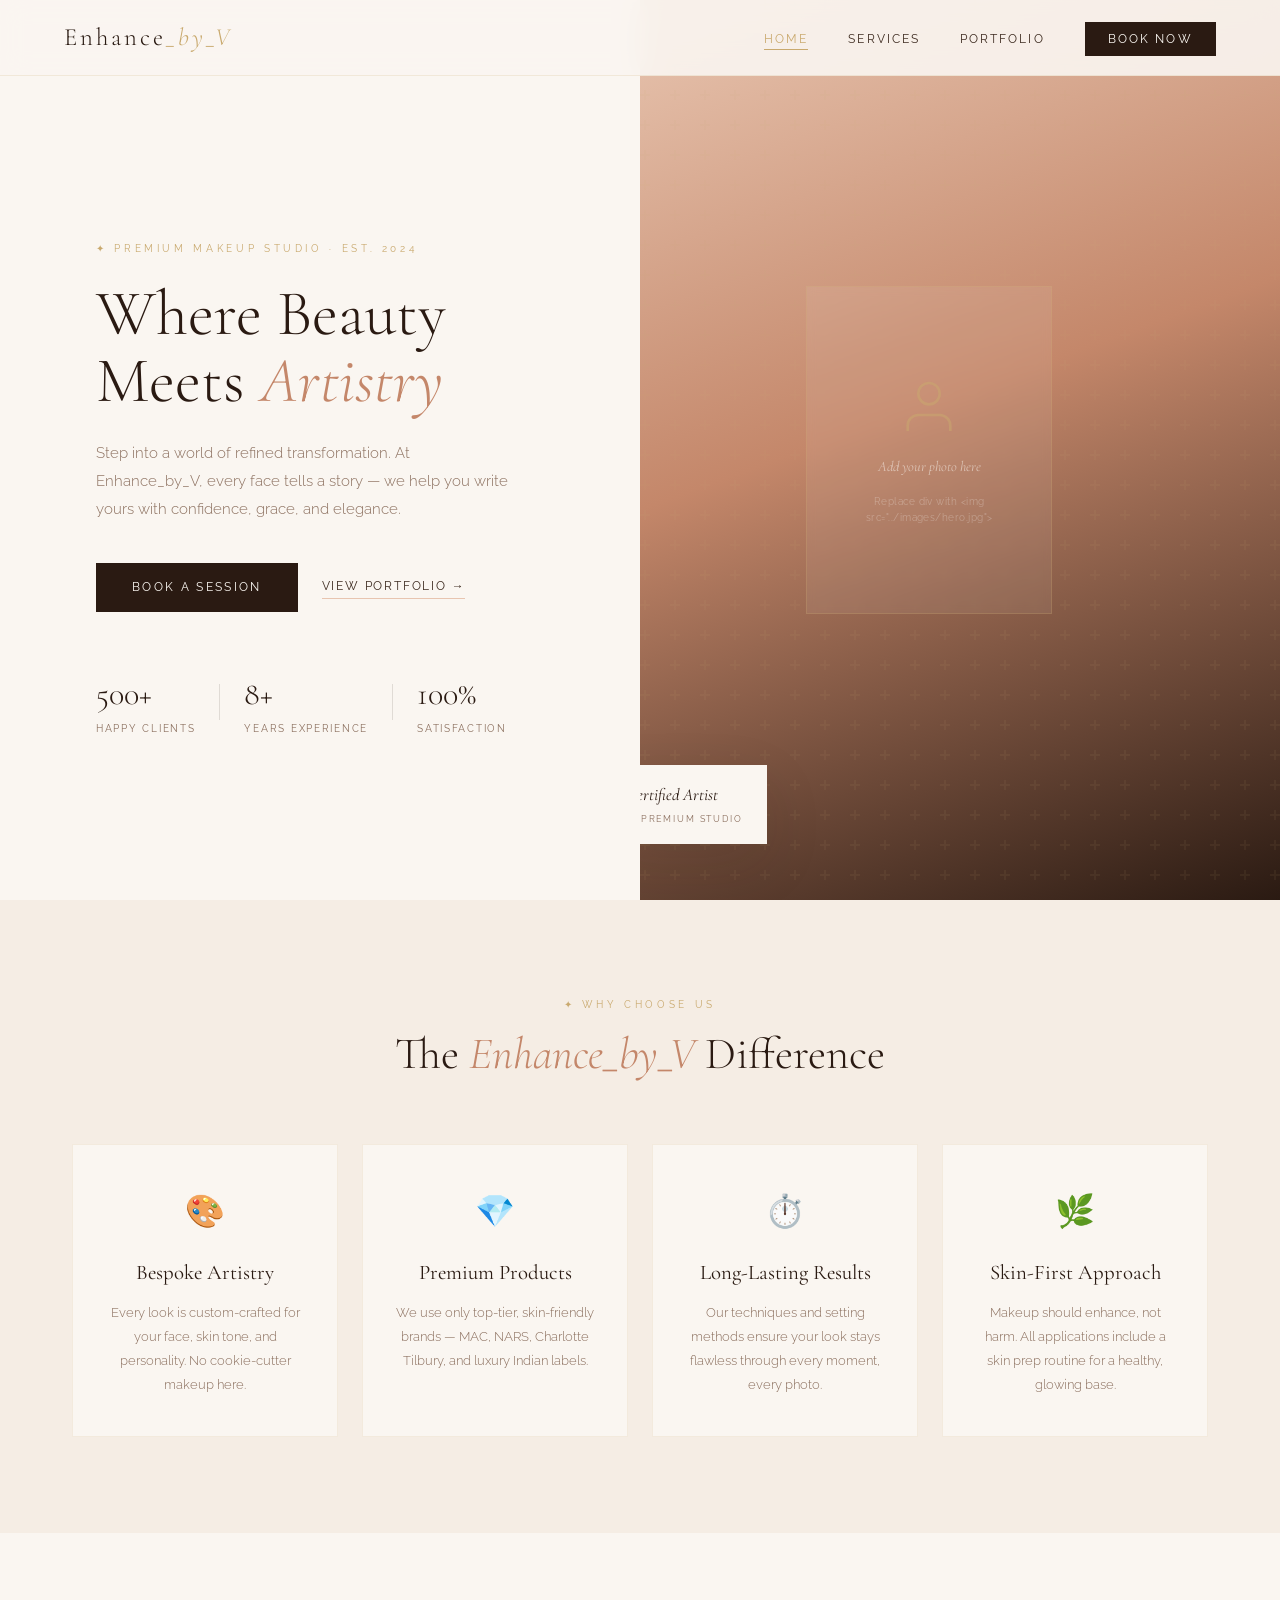
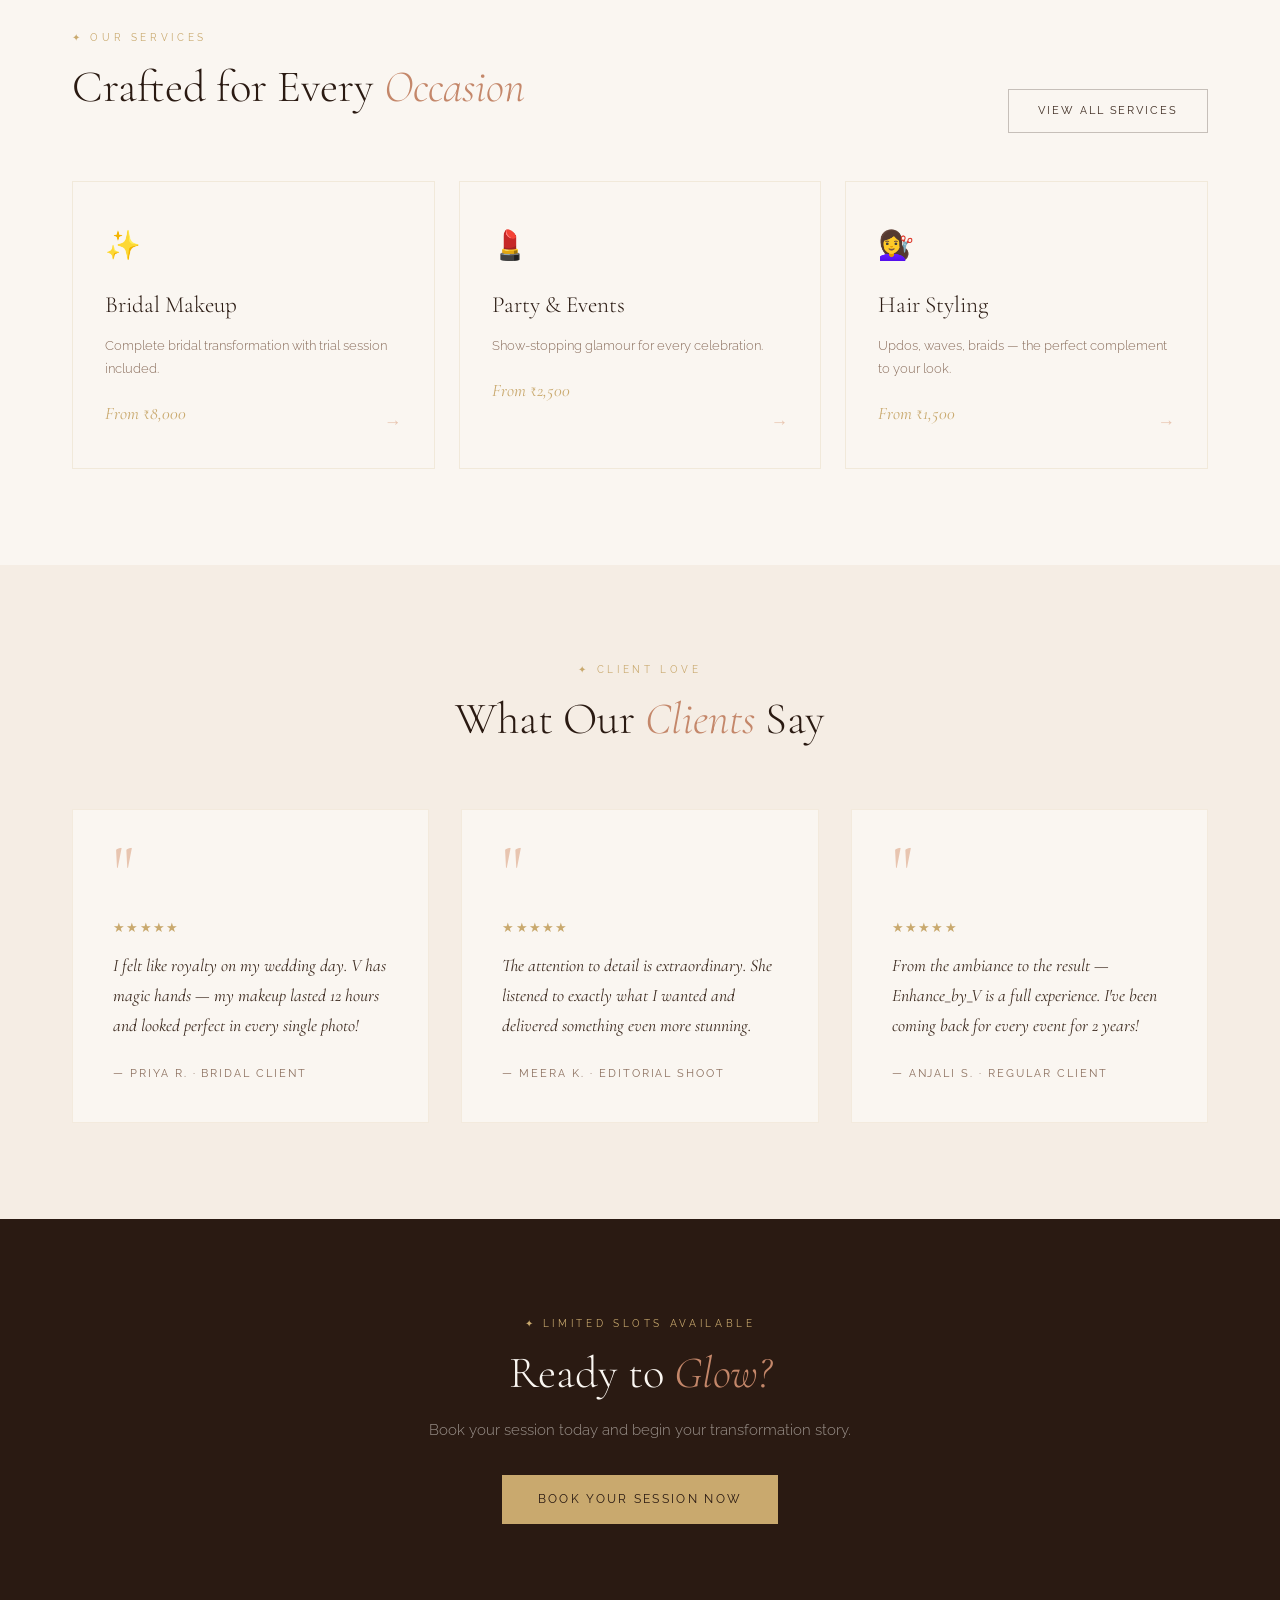
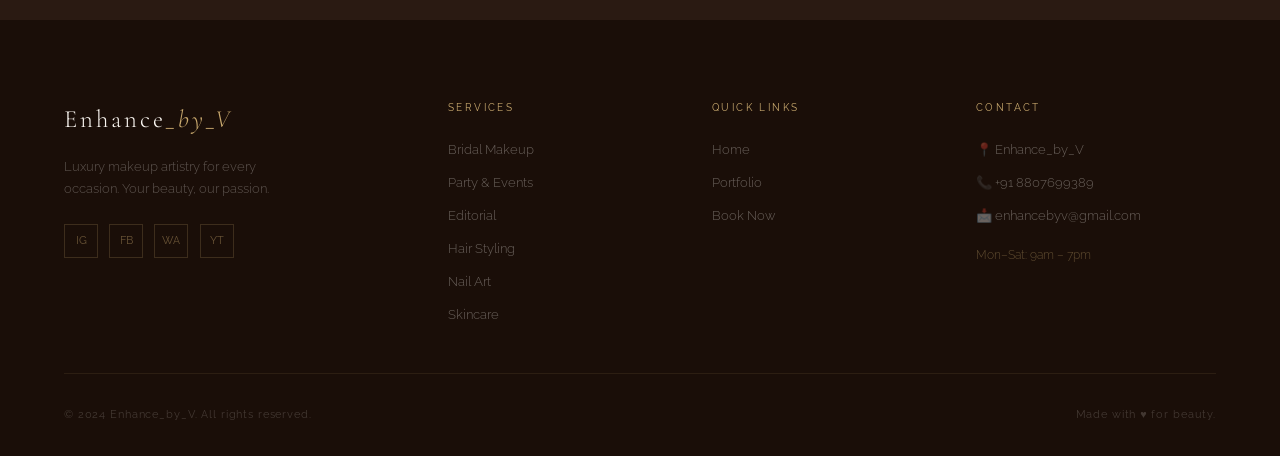
==== commit 51a45fe0: "update for details1" ====
--- a/index.html
+++ b/index.html
@@ -216,7 +216,7 @@
         <ul class="footer-links">
           <li>📍 Enhance_by_V</li>
           <li>📞 +91 8807699389</li>
-          <li>📩 hello@enhanceby-v.com</li>
+          <li>📩 enhancebyv@gmail.com</li>
           <li style="margin-top:0.5rem; color: rgba(201,169,110,0.4); font-size:0.72rem;">Mon–Sat: 9am – 7pm</li>
         </ul>
       </div>
